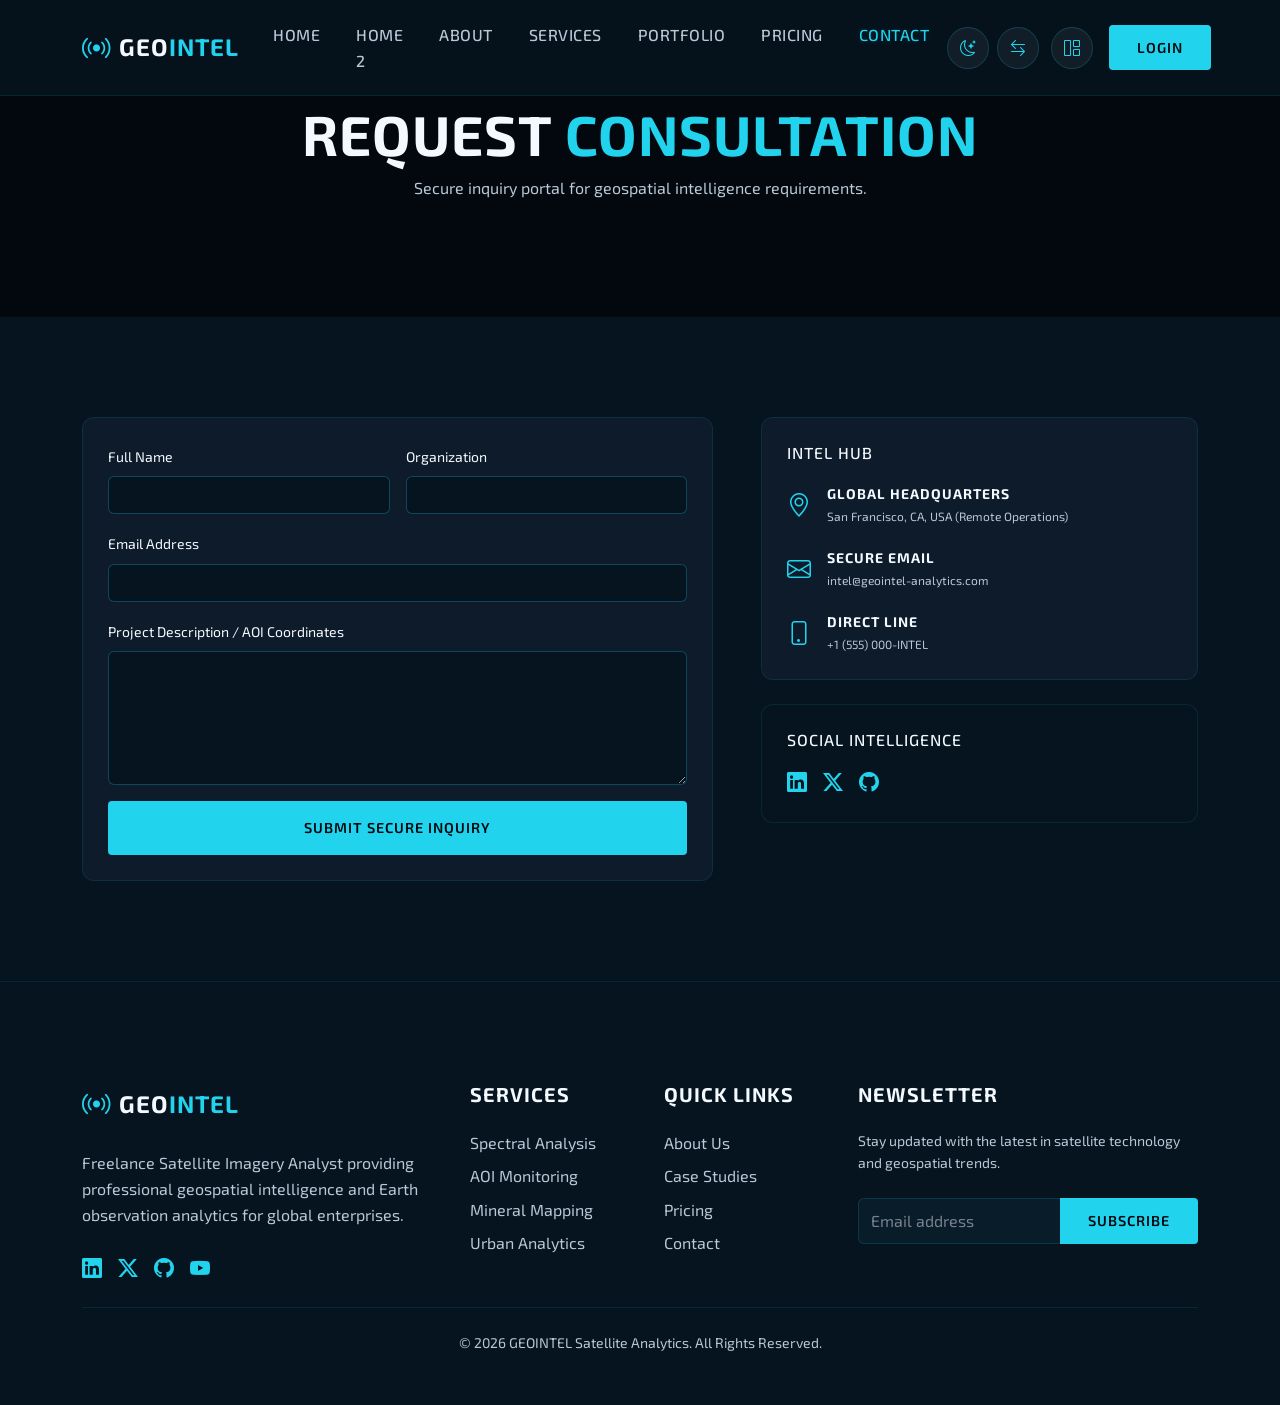
==== contact.html @ 8bc8aa40 "Finalize responsive UI, navigation fixes, and brand favicon integration" ====
<!DOCTYPE html>
<html lang="en">
<head>
    <meta charset="UTF-8">
    <meta name="viewport" content="width=device-width, initial-scale=1.0">
    <title>Contact | GEOINTEL Analytics</title>
    <link rel="icon" type="image/svg+xml" href="assets/images/favicon.svg">
    
    <!-- Bootstrap 5 -->
    <link href="https://cdn.jsdelivr.net/npm/bootstrap@5.3.0/dist/css/bootstrap.min.css" rel="stylesheet">
    <link rel="stylesheet" href="https://cdn.jsdelivr.net/npm/bootstrap-icons@1.11.0/font/bootstrap-icons.css">
    
    <!-- Fonts -->
    <link rel="preconnect" href="https://fonts.googleapis.com">
    <link rel="preconnect" href="https://fonts.gstatic.com" crossorigin>
    <link href="https://fonts.googleapis.com/css2?family=Exo+2:wght@300;400;600;700;800&display=swap" rel="stylesheet">
    
    <!-- Custom CSS -->
    <link rel="stylesheet" href="assets/css/style.css">
</head>
<body class="bg-primary grid-bg">

    <!-- Navigation -->
    <nav class="navbar navbar-expand-lg navbar-dark navbar-custom fixed-top">
        <div class="container">
            <a class="navbar-brand d-flex align-items-center" href="index.html">
                <i class="bi bi-broadcast text-info me-2 fs-3"></i>
                <span class="fw-bold">GEO<span class="text-info">INTEL</span></span>
            </a>
            <button class="navbar-toggler border-0" type="button" data-bs-toggle="collapse" data-bs-target="#navbarNav">
                <span class="navbar-toggler-icon"></span>
            </button>
            <div class="collapse navbar-collapse" id="navbarNav">
                <ul class="navbar-nav mx-auto">
                    <li class="nav-item"><a class="nav-link" href="index.html">Home</a></li>
                    <li class="nav-item"><a class="nav-link" href="home-2.html">Home 2</a></li>
                    <li class="nav-item"><a class="nav-link" href="about.html">About</a></li>
                    <li class="nav-item"><a class="nav-link" href="services.html">Services</a></li>
                    <li class="nav-item"><a class="nav-link" href="portfolio.html">Portfolio</a></li>
                    <li class="nav-item"><a class="nav-link" href="pricing.html">Pricing</a></li>
                    <li class="nav-item"><a class="nav-link active" href="contact.html">Contact</a></li>
                </ul>
                <div class="d-flex align-items-center gap-2 mt-3 mt-lg-0">
                    <button class="btn btn-icon-circle" id="themeToggle" title="Toggle Theme">
                        <i class="bi bi-moon-stars"></i>
                    </button>
                    <button class="btn btn-icon-circle" id="rtlToggle" title="Toggle RTL">
                        <i class="bi bi-arrow-left-right"></i>
                    </button>
                    <a href="dashboard.html" class="btn btn-icon-circle ms-1" title="Dashboard">
                        <i class="bi bi-grid-1x2"></i>
                    </a>
                    <a href="login.html" class="btn btn-geo ms-2">Login</a>
                </div>
            </div>
        </div>
    </nav>

    <!-- Header -->
    <header class="section-padding text-center">
        <div class="container">
            <h1 class="display-4 fw-bold">Request <span class="text-info">Consultation</span></h1>
            <p class="text-muted">Secure inquiry portal for geospatial intelligence requirements.</p>
        </div>
    </header>

    <section class="section-padding bg-secondary bg-opacity-30">
        <div class="container">
            <div class="row g-5">
                <div class="col-lg-7">
                    <div class="geo-card">
                        <form>
                            <div class="row g-3">
                                <div class="col-md-6">
                                    <label class="form-label small">Full Name</label>
                                    <input type="text" class="form-control bg-dark border-info border-opacity-25 text-white" required>
                                </div>
                                <div class="col-md-6">
                                    <label class="form-label small">Organization</label>
                                    <input type="text" class="form-control bg-dark border-info border-opacity-25 text-white">
                                </div>
                                <div class="col-md-12">
                                    <label class="form-label small">Email Address</label>
                                    <input type="email" class="form-control bg-dark border-info border-opacity-25 text-white" required>
                                </div>
                                <div class="col-md-12">
                                    <label class="form-label small">Project Description / AOI Coordinates</label>
                                    <textarea class="form-control bg-dark border-info border-opacity-25 text-white" rows="5" required></textarea>
                                </div>
                                <div class="col-md-12">
                                    <button type="submit" class="btn btn-geo w-100 py-3">Submit Secure Inquiry</button>
                                </div>
                            </div>
                        </form>
                    </div>
                </div>
                <div class="col-lg-5">
                    <div class="geo-card mb-4">
                        <h4 class="h6 mb-4">INTEL HUB</h4>
                        <div class="d-flex gap-3 mb-4">
                            <i class="bi bi-geo-alt text-info fs-4"></i>
                            <div>
                                <h5 class="small fw-bold mb-1">Global Headquarters</h5>
                                <p class="smaller text-muted mb-0">San Francisco, CA, USA (Remote Operations)</p>
                            </div>
                        </div>
                        <div class="d-flex gap-3 mb-4">
                            <i class="bi bi-envelope text-info fs-4"></i>
                            <div>
                                <h5 class="small fw-bold mb-1">Secure Email</h5>
                                <p class="smaller text-muted mb-0">intel@geointel-analytics.com</p>
                            </div>
                        </div>
                        <div class="d-flex gap-3">
                            <i class="bi bi-phone text-info fs-4"></i>
                            <div>
                                <h5 class="small fw-bold mb-1">Direct Line</h5>
                                <p class="smaller text-muted mb-0">+1 (555) 000-INTEL</p>
                            </div>
                        </div>
                    </div>
                    
                    <div class="geo-card bg-secondary">
                        <h4 class="h6 mb-3">SOCIAL INTELLIGENCE</h4>
                        <div class="d-flex gap-2">
                            <a href="#" class="text-info fs-5 hover-glow"><i class="bi bi-linkedin"></i></a>
                            <a href="#" class="text-info fs-5 hover-glow ms-2"><i class="bi bi-twitter-x"></i></a>
                            <a href="#" class="text-info fs-5 hover-glow ms-2"><i class="bi bi-github"></i></a>
                        </div>
                    </div>
                </div>
            </div>
        </div>
    </section>

    <!-- Footer -->
    <footer class="footer section-padding bg-dark border-top border-info border-opacity-10 position-relative overflow-hidden">
        <div class="grid-bg position-absolute top-0 start-0 w-100 h-100 opacity-10"></div>
        <div class="container position-relative z-3">
            <div class="row g-5">
                <div class="col-lg-4">
                    <a class="navbar-brand d-flex align-items-center mb-4" href="#">
                        <i class="bi bi-broadcast text-info me-2 fs-3"></i>
                        <span class="fw-bold text-white">GEO<span class="text-info">INTEL</span></span>
                    </a>
                    <p class="text-muted">Freelance Satellite Imagery Analyst providing professional geospatial intelligence and Earth observation analytics for global enterprises.</p>
                    <div class="d-flex gap-2 mt-4 justify-content-lg-start justify-content-center">
                        <a href="#" class="text-info fs-5 hover-glow"><i class="bi bi-linkedin"></i></a>
                        <a href="#" class="text-info fs-5 hover-glow ms-2"><i class="bi bi-twitter-x"></i></a>
                        <a href="#" class="text-info fs-5 hover-glow ms-2"><i class="bi bi-github"></i></a>
                        <a href="#" class="text-info fs-5 hover-glow ms-2"><i class="bi bi-youtube"></i></a>
                    </div>
                </div>
                <div class="col-md-4 col-lg-2">
                    <h5 class="mb-4">Services</h5>
                    <ul class="list-unstyled">
                        <li class="mb-2"><a href="services.html" class="text-muted text-decoration-none">Spectral Analysis</a></li>
                        <li class="mb-2"><a href="services.html" class="text-muted text-decoration-none">AOI Monitoring</a></li>
                        <li class="mb-2"><a href="services.html" class="text-muted text-decoration-none">Mineral Mapping</a></li>
                        <li class="mb-2"><a href="services.html" class="text-muted text-decoration-none">Urban Analytics</a></li>
                    </ul>
                </div>
                <div class="col-md-4 col-lg-2">
                    <h5 class="mb-4">Quick Links</h5>
                    <ul class="list-unstyled">
                        <li class="mb-2"><a href="about.html" class="text-muted text-decoration-none">About Us</a></li>
                        <li class="mb-2"><a href="portfolio.html" class="text-muted text-decoration-none">Case Studies</a></li>
                        <li class="mb-2"><a href="pricing.html" class="text-muted text-decoration-none">Pricing</a></li>
                        <li class="nav-item"><a href="contact.html" class="text-muted text-decoration-none">Contact</a></li>
                    </ul>
                </div>
                <div class="col-md-4 col-lg-4">
                    <h5 class="mb-4">Newsletter</h5>
                    <p class="text-muted small">Stay updated with the latest in satellite technology and geospatial trends.</p>
                    <form class="mt-4">
                        <div class="input-group">
                            <input type="email" class="form-control bg-secondary border-0 text-white" placeholder="Email address">
                            <button class="btn btn-geo" type="button">Subscribe</button>
                        </div>
                    </form>
                </div>
            </div>
            <div class="mt-4 pt-4 border-top border-info border-opacity-10 text-center">
                <p class="text-muted small mb-0">&copy; 2026 GEOINTEL Satellite Analytics. All Rights Reserved.</p>
            </div>
        </div>
    </footer>


<!-- Back to Top -->
    <button class="btn btn-icon-circle position-fixed bottom-0 end-0 m-4 z-3 d-none shadow-lg" id="backToTop" title="Back to Top">
        <i class="bi bi-arrow-up"></i>
    </button>

    <script src="https://cdn.jsdelivr.net/npm/bootstrap@5.3.0/dist/js/bootstrap.bundle.min.js"></script>
    <script src="assets/js/main.js"></script>
</body>
</html>
---- assets/css/style.css ----
/* 
    ==================================================
    DESIGN SYSTEM: SATELLITE INTELLIGENCE
    ==================================================
*/

:root {
    --bg-primary: #02080d;
    --bg-secondary: #06141f;
    --card-bg: #0d1b2a;
    --deep-teal: #0f766e;
    --aurora-cyan: #22d3ee;
    --satellite-lime: #84cc16;
    --atmospheric-blue: #38bdf8;
    --earth-sand: #c2a878;
    --text-primary: #f4f9ff;
    --text-muted: #b9c7d6;
    --success: #65a30d;
    --warning: #facc15;
    --danger: #ef4444;
    --grid-glow: rgba(34, 211, 238, 0.16);
    --font-heading: 'Exo 2', sans-serif;
    --font-body: 'Exo 2', sans-serif;
    --transition: all 0.3s cubic-bezier(0.4, 0, 0.2, 1);
}

body.light-mode {
    --bg-primary: #f4f9ff;
    --bg-secondary: #e2e8f0;
    --card-bg: #ffffff;
    --text-primary: #0d2233;
    --text-muted: #475569;
    --text-contrast: #06141f;
    --grid-glow: rgba(15, 118, 110, 0.1);
}

html, body {
    background-color: var(--bg-primary);
    color: var(--text-primary);
    font-family: var(--font-body);
    overflow-x: hidden;
    line-height: 1.6;
    min-height: 100vh;
    
    transition: background-color 0.4s ease, color 0.4s ease;
}

@media (max-width: 991px) {
    html, body {
        padding-top: 70px;
    }
}

section {
    background-color: var(--bg-primary);
}

/* Global Text Colors */
p, .lead {
    color: var(--text-muted);
}

.text-muted {
    color: var(--text-muted) !important;
}

.text-white {
    color: var(--text-contrast) !important;
}

footer a.text-muted {
    color: var(--text-muted) !important;
    transition: var(--transition);
}

footer a.text-muted:hover {
    color: var(--aurora-cyan) !important;
}

.smaller {
    font-size: 0.75rem;
}

.text-info {
    color: var(--aurora-cyan) !important;
}

.text-success {
    color: var(--satellite-lime) !important;
}

.text-warning {
    color: var(--warning) !important;
}

/* Theme-Aware Background & Text Overrides */
.bg-primary {
    background-color: var(--bg-primary) !important;
}

.bg-secondary {
    background-color: var(--bg-secondary) !important;
}

.bg-dark {
    background-color: var(--bg-secondary) !important; /* Standardize dark backgrounds to secondary theme color */
}

body.light-mode .bg-primary {
    background-color: var(--bg-primary) !important;
}

body.light-mode .bg-secondary {
    background-color: #f1f5f9 !important;
}

body.light-mode .bg-dark {
    background-color: #e2e8f0 !important;
}

body.light-mode .text-white {
    color: var(--text-contrast) !important;
}

body.light-mode .text-muted {
    color: var(--text-muted) !important;
}

body.light-mode .geo-card {
    background-color: var(--card-bg) !important;
    border-color: rgba(15, 118, 110, 0.1) !important;
    box-shadow: 0 4px 12px rgba(0,0,0,0.05) !important;
}

/* Neutralize opacity in light mode for large layout elements, but preserve for small tinted components */
body.light-mode .bg-opacity-50, 
body.light-mode .bg-opacity-30, 
body.light-mode .bg-opacity-10:not(.badge):not(.alert) {
    --bs-bg-opacity: 1 !important;
}

body.light-mode .badge.bg-opacity-10,
body.light-mode .alert.bg-opacity-10 {
    --bs-bg-opacity: 0.15 !important;
}

body.light-mode .text-info {
    color: #0284c7 !important;
}

body.light-mode .glass-panel {
    background: rgba(255, 255, 255, 0.9) !important;
    border-color: rgba(15, 118, 110, 0.2) !important;
}

body.light-mode .navbar-custom {
    background: rgba(244, 249, 255, 0.9);
    border-color: rgba(15, 118, 110, 0.1);
}

body.light-mode .dashboard-sidebar {
    background: #f8fafc;
    border-color: #e2e8f0;
}

body.light-mode .dashboard-nav-link {
    color: #64748b;
}

body.light-mode .dashboard-nav-link:hover, 
body.light-mode .dashboard-nav-link.active {
    background: #f1f5f9;
    color: var(--deep-teal);
}

body.light-mode .form-control {
    background-color: #ffffff !important;
    border-color: #cbd5e1 !important;
    color: #0f172a !important;
}

.form-control::placeholder {
    color: rgba(255, 255, 255, 0.45) !important;
}

body.light-mode .form-control::placeholder {
    color: rgba(0, 0, 0, 0.4) !important;
}

body.light-mode .form-control::placeholder {
    color: #94a3b8 !important;
}

body.light-mode .btn-geo {
    color: #ffffff;
}

body.light-mode .nav-link {
    color: #475569 !important;
}

body.light-mode .nav-link:hover, body.light-mode .nav-link.active {
    color: var(--deep-teal) !important;
}

body.light-mode .dropdown-menu {
    background-color: #ffffff !important;
    border-color: #e2e8f0 !important;
}

body.light-mode .dropdown-item {
    color: #475569 !important;
}

body.light-mode .dropdown-item:hover {
    background-color: #f1f5f9 !important;
    color: var(--deep-teal) !important;
}

/* Dashboard List Items & Tables */
body.light-mode .list-group-item {
    background-color: #ffffff !important;
    color: #475569 !important;
    border-color: #e2e8f0 !important;
}

body.light-mode .list-group-item-action:hover {
    background-color: #f8fafc !important;
}

body.light-mode .table {
    color: #0f172a !important;
    border-color: #e2e8f0 !important;
}

body.light-mode .table-dark {
    background-color: #ffffff !important;
}

body.light-mode .table thead th {
    background-color: #f8fafc !important;
    color: #0f172a !important;
}

/* Force Dark Bootstrap Components to Light Mode */
body.light-mode .navbar-dark .navbar-toggler-icon {
    filter: invert(1);
}

body.light-mode .dropdown-menu-dark {
    background-color: #ffffff !important;
    color: #0f172a !important;
    border-color: #e2e8f0 !important;
}

body.light-mode .dropdown-menu-dark .dropdown-item {
    color: #475569 !important;
}

body.light-mode .dropdown-menu-dark .dropdown-item:hover {
    background-color: #f1f5f9 !important;
    color: var(--deep-teal) !important;
}

body.light-mode .footer {
    background-color: #f8fafc !important;
    border-color: #e2e8f0 !important;
}

body.light-mode .hero-section {
    background-color: var(--bg-primary) !important;
}

h1, h2, h3, h4, h5, h6 {
    font-family: var(--font-heading);
    font-weight: 700;
    letter-spacing: 1px;
    text-transform: uppercase;
}

.navbar-brand {
    font-family: var(--font-heading);
    font-size: 1.5rem;
    letter-spacing: 1px;
    color: var(--text-contrast) !important;
    text-decoration: none;
}

body.light-mode .navbar-brand,
body.light-mode .navbar-brand span:not(.text-info) {
    color: #000000 !important;
}

/* ==================================================
   LAYOUT UTILITIES
   ================================================== */

.section-padding {
    padding: 100px 0;
    background-color: var(--bg-primary); /* Ensure sections inherit theme background */
}

footer.section-padding {
    padding-bottom: 50px;
}

@media (max-width: 768px) {
    .section-padding {
        padding: 60px 0;
    }
}

.glass-panel {
    background: rgba(19, 45, 70, 0.6);
    backdrop-filter: blur(12px);
    border: 1px solid rgba(34, 211, 238, 0.1);
    border-radius: 12px;
}

/* ==================================================
   ANIMATIONS
   ================================================== */

@keyframes radar-sweep {
    0% { transform: rotate(0deg); }
    100% { transform: rotate(360deg); }
}

.radar-glow {
    position: relative;
    overflow: hidden;
}

.radar-glow::after {
    content: '';
    position: absolute;
    top: -50%;
    left: -50%;
    width: 200%;
    height: 200%;
    background: conic-gradient(from 0deg, transparent, var(--grid-glow), transparent 30%);
    animation: radar-sweep 6s linear infinite;
    pointer-events: none;
}

.hover-glow:hover {
    color: var(--aurora-cyan) !important;
    text-decoration: underline !important;
}

/* Social Buttons */
.btn-social {
    background: rgba(255, 255, 255, 0.05);
    border: 1px solid rgba(255, 255, 255, 0.1);
    color: var(--text-primary);
    transition: var(--transition);
    display: flex;
    align-items: center;
    justify-content: center;
    gap: 10px;
    padding: 10px;
    border-radius: 8px;
    text-decoration: none !important;
    font-size: 0.9rem;
}

.btn-social:hover {
    background: rgba(255, 255, 255, 0.1);
    border-color: var(--aurora-cyan);
    color: var(--aurora-cyan);
}

body.light-mode .btn-social {
    background: #f1f5f9;
    border-color: #e2e8f0;
    color: #475569;
}

body.light-mode .btn-social:hover {
    background: #e2e8f0;
    border-color: var(--deep-teal);
    color: var(--deep-teal);
}

/* ==================================================
   COMPONENTS
   ================================================== */

/* Navbar */
.navbar-custom {
    background: rgba(6, 20, 31, 0.9) !important;
    backdrop-filter: blur(20px);
    border-bottom: 1px solid rgba(34, 211, 238, 0.1);
    padding: 12px 0;
    transition: var(--transition);
}

body.light-mode .navbar-custom {
    background: rgba(255, 255, 255, 0.95) !important;
    border-bottom: 1px solid rgba(71, 85, 105, 0.1);
}

.navbar-custom.scrolled {
    padding: 10px 0;
    background: var(--bg-primary);
    box-shadow: 0 4px 20px rgba(0,0,0,0.4);
}

.nav-link {
    color: var(--text-muted) !important;
    font-family: var(--font-heading);
    font-size: 1rem;
    font-weight: 500;
    padding: 10px 18px !important;
    transition: var(--transition);
    text-transform: uppercase;
    letter-spacing: 0.5px;
}

.nav-link:hover, .nav-link.active {
    color: var(--aurora-cyan) !important;
    text-shadow: 0 0 8px var(--grid-glow);
}

body.light-mode .nav-link:hover,
body.light-mode .nav-link.active {
    font-weight: 700 !important;
    color: #0ea5e9 !important;
}

/* Cards */
.geo-card {
    background: var(--card-bg);
    border: 1px solid rgba(34, 211, 238, 0.1);
    border-radius: 12px;
    padding: 25px;
    transition: var(--transition);
    position: relative;
    overflow: hidden;
}

.geo-card:hover {
    transform: translateY(-5px);
    border-color: var(--aurora-cyan);
    box-shadow: 0 10px 30px rgba(0,0,0,0.3), 0 0 15px var(--grid-glow);
}

/* Buttons */
.btn-geo {
    background: var(--aurora-cyan);
    color: var(--bg-primary);
    font-family: var(--font-heading);
    font-weight: 600;
    padding: 12px 28px;
    border-radius: 4px;
    border: none;
    transition: var(--transition);
    text-transform: uppercase;
    font-size: 0.9rem;
    letter-spacing: 1px;
}

.btn-geo:hover {
    background: var(--atmospheric-blue);
    color: white;
    box-shadow: 0 0 20px var(--grid-glow);
}

.btn-outline-geo {
    background: transparent;
    border: 1px solid var(--aurora-cyan);
    color: var(--aurora-cyan);
    font-family: var(--font-heading);
    padding: 12px 28px;
    border-radius: 4px;
    transition: var(--transition);
    text-transform: uppercase;
    font-size: 0.9rem;
}

.btn-outline-geo:hover {
    background: var(--aurora-cyan);
    color: var(--bg-primary);
}

/* Footer specific styles */
.footer .form-control {
    background: rgba(13, 34, 51, 0.6) !important;
    border: 1px solid rgba(34, 211, 238, 0.15) !important;
    color: white !important;
}

.footer .form-control::placeholder {
    color: rgba(185, 199, 214, 0.5);
}

.footer .form-control:focus {
    background: rgba(13, 34, 51, 0.9) !important;
    border-color: var(--aurora-cyan) !important;
    box-shadow: 0 0 15px var(--grid-glow);
}

body.light-mode .footer .form-control {
    background: #ffffff !important;
    border: 1px solid #e2e8f0 !important;
    color: #0f172a !important;
}

/* Navbar Utility Buttons */
.btn-icon-circle {
    width: 42px;
    height: 42px;
    border-radius: 50%;
    display: flex;
    align-items: center;
    justify-content: center;
    background: rgba(255, 255, 255, 0.05);
    border: 1px solid rgba(34, 211, 238, 0.2);
    color: var(--aurora-cyan);
    transition: var(--transition);
    padding: 0;
}

.btn-icon-circle:hover {
    background: rgba(34, 211, 238, 0.2);
    border-color: var(--aurora-cyan);
    color: #ffffff !important;
    transform: translateY(-2px);
    box-shadow: 0 0 15px rgba(34, 211, 238, 0.4);
}

body.light-mode .btn-icon-circle {
    background: #f1f5f9;
    border-color: #e2e8f0;
    color: var(--deep-teal);
}

body.light-mode .btn-icon-circle:hover {
    background: var(--aurora-cyan);
    border-color: var(--aurora-cyan);
    color: #000000 !important;
}

/* Dashboard Sidebar */
.dashboard-sidebar {
    width: 280px;
    background: var(--bg-secondary);
    border-right: 1px solid var(--grid-glow);
    height: 100vh;
    position: fixed;
    transition: var(--transition);
    z-index: 1100;
}

.dashboard-content {
    margin-left: 280px;
    padding: 40px;
    min-height: 100vh;
}

@media (max-width: 992px) {
    .dashboard-sidebar {
        transform: translateX(-100%);
    }
    .dashboard-sidebar.active {
        transform: translateX(0);
    }
    .dashboard-content {
        margin-left: 0;
        padding: 20px;
    }
}

/* Grid Background - Removed as requested */
.grid-bg {
    background: none !important;
}

/* Workflow Card System */
.workflow-card {
    position: relative;
    overflow: hidden;
    border-radius: 15px;
    background: var(--bg-secondary);
    border: 1px solid var(--grid-glow);
    transition: all 0.4s cubic-bezier(0.4, 0, 0.2, 1);
    box-shadow: 0 4px 20px rgba(0, 0, 0, 0.2);
}

.workflow-card:hover {
    transform: translateY(-10px);
    border-color: var(--aurora-cyan);
    box-shadow: 0 10px 30px rgba(34, 211, 238, 0.2);
}

.workflow-image-wrapper {
    position: relative;
    height: 180px;
    overflow: hidden;
}

.workflow-image-wrapper img {
    width: 100%;
    height: 100%;
    object-fit: cover;
    transition: transform 0.6s cubic-bezier(0.4, 0, 0.2, 1);
}

.workflow-card:hover .workflow-image-wrapper img {
    transform: scale(1.1);
}

.workflow-step {
    position: absolute;
    top: 15px;
    right: 15px;
    width: 35px;
    height: 35px;
    background: var(--aurora-cyan);
    color: var(--bg-primary);
    border-radius: 50%;
    display: flex;
    align-items: center;
    justify-content: center;
    font-weight: 700;
    font-size: 0.85rem;
    z-index: 10;
    box-shadow: 0 0 15px var(--grid-glow);
}

.workflow-content {
    padding: 20px 25px 25px;
}

body.light-mode .workflow-card {
    background: #ffffff;
    border-color: rgba(0,0,0,0.05);
    box-shadow: 0 4px 15px rgba(0,0,0,0.05);
}

body.light-mode .workflow-card:hover {
    border-color: var(--aurora-cyan);
    box-shadow: 0 10px 30px rgba(34, 211, 238, 0.1);
}

body.light-mode .workflow-step {
    background: #0891b2;
    color: #ffffff;
}

/* Constellation Section System */
.constellation-section {
    position: relative;
    overflow: hidden;
    padding: 100px 0;
    background: linear-gradient(180deg, var(--bg-primary) 0%, #0b1a26 100%);
}

body.light-mode .constellation-section {
    background: #f8fafc;
}

.scan-box {
    position: relative;
    border-radius: 24px;
    overflow: hidden;
    border: 1px solid var(--grid-glow);
    box-shadow: 0 20px 50px rgba(0,0,0,0.3);
}

.scan-box::after {
    content: '';
    position: absolute;
    top: 0;
    left: 0;
    width: 100%;
    height: 4px;
    background: var(--aurora-cyan);
    box-shadow: 0 0 20px var(--aurora-cyan);
    animation: scanLine 4s ease-in-out infinite;
    z-index: 2;
}

@keyframes scanLine {
    0% { top: 0; opacity: 0; }
    5% { opacity: 1; }
    95% { opacity: 1; }
    100% { top: 100%; opacity: 0; }
}

.stat-card {
    background: rgba(34, 211, 238, 0.05);
    border: 1px solid rgba(34, 211, 238, 0.1);
    border-radius: 16px;
    padding: 20px;
    transition: all 0.3s ease;
}

.stat-card:hover {
    background: rgba(34, 211, 238, 0.08);
    transform: translateX(10px);
}

body.light-mode .stat-card {
    background: #ffffff;
    border-color: #e2e8f0;
    box-shadow: 0 4px 12px rgba(0,0,0,0.05);
}

.stat-pulse {
    width: 10px;
    height: 10px;
    background: var(--aurora-cyan);
    border-radius: 50%;
    position: relative;
}

.stat-pulse::before {
    content: '';
    position: absolute;
    top: -5px;
    left: -5px;
    right: -5px;
    bottom: -5px;
    border: 2px solid var(--aurora-cyan);
    border-radius: 50%;
    animation: pulseRing 1.5s ease-out infinite;
}

@keyframes pulseRing {
    0% { transform: scale(0.5); opacity: 0; }
    50% { opacity: 0.5; }
    100% { transform: scale(1.5); opacity: 0; }
}

/* About Page Unique Sections */
.pipeline-container {
    position: relative;
    padding-left: 50px;
    border-left: 2px dashed rgba(34, 211, 238, 0.2);
}

.pipeline-step {
    position: relative;
    padding-bottom: 40px;
}

.pipeline-step::before {
    content: '';
    position: absolute;
    left: -61px;
    top: 0;
    width: 20px;
    height: 20px;
    background: var(--bg-primary);
    border: 3px solid var(--aurora-cyan);
    border-radius: 50%;
    z-index: 2;
    box-shadow: 0 0 15px var(--grid-glow);
}

body.light-mode .pipeline-step::before {
    background: #ffffff;
}

.footprint-container {
    perspective: 1000px;
}

.footprint-map-frame {
    transform: rotateY(-15deg) rotateX(5deg);
    transition: all 0.6s cubic-bezier(0.4, 0, 0.2, 1);
    box-shadow: -20px 20px 50px rgba(0,0,0,0.5);
    background: #000;
}

.footprint-map-frame:hover {
    transform: rotateY(0deg) rotateX(0deg);
    box-shadow: 0 10px 30px rgba(34, 211, 238, 0.2);
}

.hotspot {
    position: absolute;
    width: 12px;
    height: 12px;
    background: var(--aurora-cyan);
    border-radius: 50%;
    animation: hotspotPulse 2s infinite;
    z-index: 5;
}


/* ==================================================
   RESPONSIVE ALIGNMENT FIXES
   ================================================== */

@media (max-width: 991px) {
    section, .section-padding {
        text-align: center !important;
    }

    /* Global Centering Rule (Targeted) */
    .d-flex:not(.navbar-nav):not(.dashboard-header-fixed *):not(.sidebar-brand *):not(li) {
        justify-content: center !important;
    }

    /* EXEMPTIONS FROM GLOBAL CENTERING - MUST COME AFTER GLOBAL RULE */
    .navbar-collapse .d-flex, 
    .dashboard-header-fixed > .d-flex,
    .sidebar-brand.d-flex {
        justify-content: space-between !important;
        text-align: inherit !important;
    }

    .dashboard-header-fixed .d-flex .d-flex {
        justify-content: flex-start !important;
        width: auto !important;
    }

    /* Ensure utility icons in collapsed menu are centered but not distorted */
    .navbar-collapse .d-flex.align-items-center.gap-2 {
        justify-content: center !important;
        width: 100%;
        margin-top: 1rem;
    }

    /* Prevent icon squashing */
    .btn-icon-circle {
        flex-shrink: 0 !important;
        aspect-ratio: 1/1 !important;
    }

    /* Center Headings and Lead Text */
    h1, h2, h3, h4, h5, h6, .lead, p {
        margin-left: auto !important;
        margin-right: auto !important;
    }

    /* Center Buttons and Badges */
    .btn, .badge {
        margin-left: auto !important;
        margin-right: auto !important;
        display: inline-flex !important;
        width: fit-content !important;
    }

    /* Center Lists while maintaining icon alignment */
    ul.list-unstyled:not(.navbar-nav), .pipeline-container, .faq-accordion {
        display: inline-block !important;
        text-align: left !important;
        margin: 0 auto !important;
        width: auto !important;
        max-width: 100% !important;
    }

    ul.list-unstyled:not(.navbar-nav) li {
        justify-content: flex-start !important;
        text-align: left !important;
        display: flex !important;
        align-items: center !important;
    }

    /* Image Centering */
    .img-fluid, .footprint-map-frame, .hero-visual, .geo-card {
        margin-left: auto !important;
        margin-right: auto !important;
    }

    .row.g-5 > div {
        margin-bottom: 2rem;
    }

    /* Fix for tick lists */
    .bi-check-circle-fill, .bi-check-lg {
        margin-right: 0.75rem !important;
    }

    .d-flex.align-items-start {
        text-align: left !important;
        max-width: 450px;
        margin-left: auto !important;
        margin-right: auto !important;
    }

    /* Hero alignment overrides */
    .hero-section {
        text-align: center !important;
    }
}
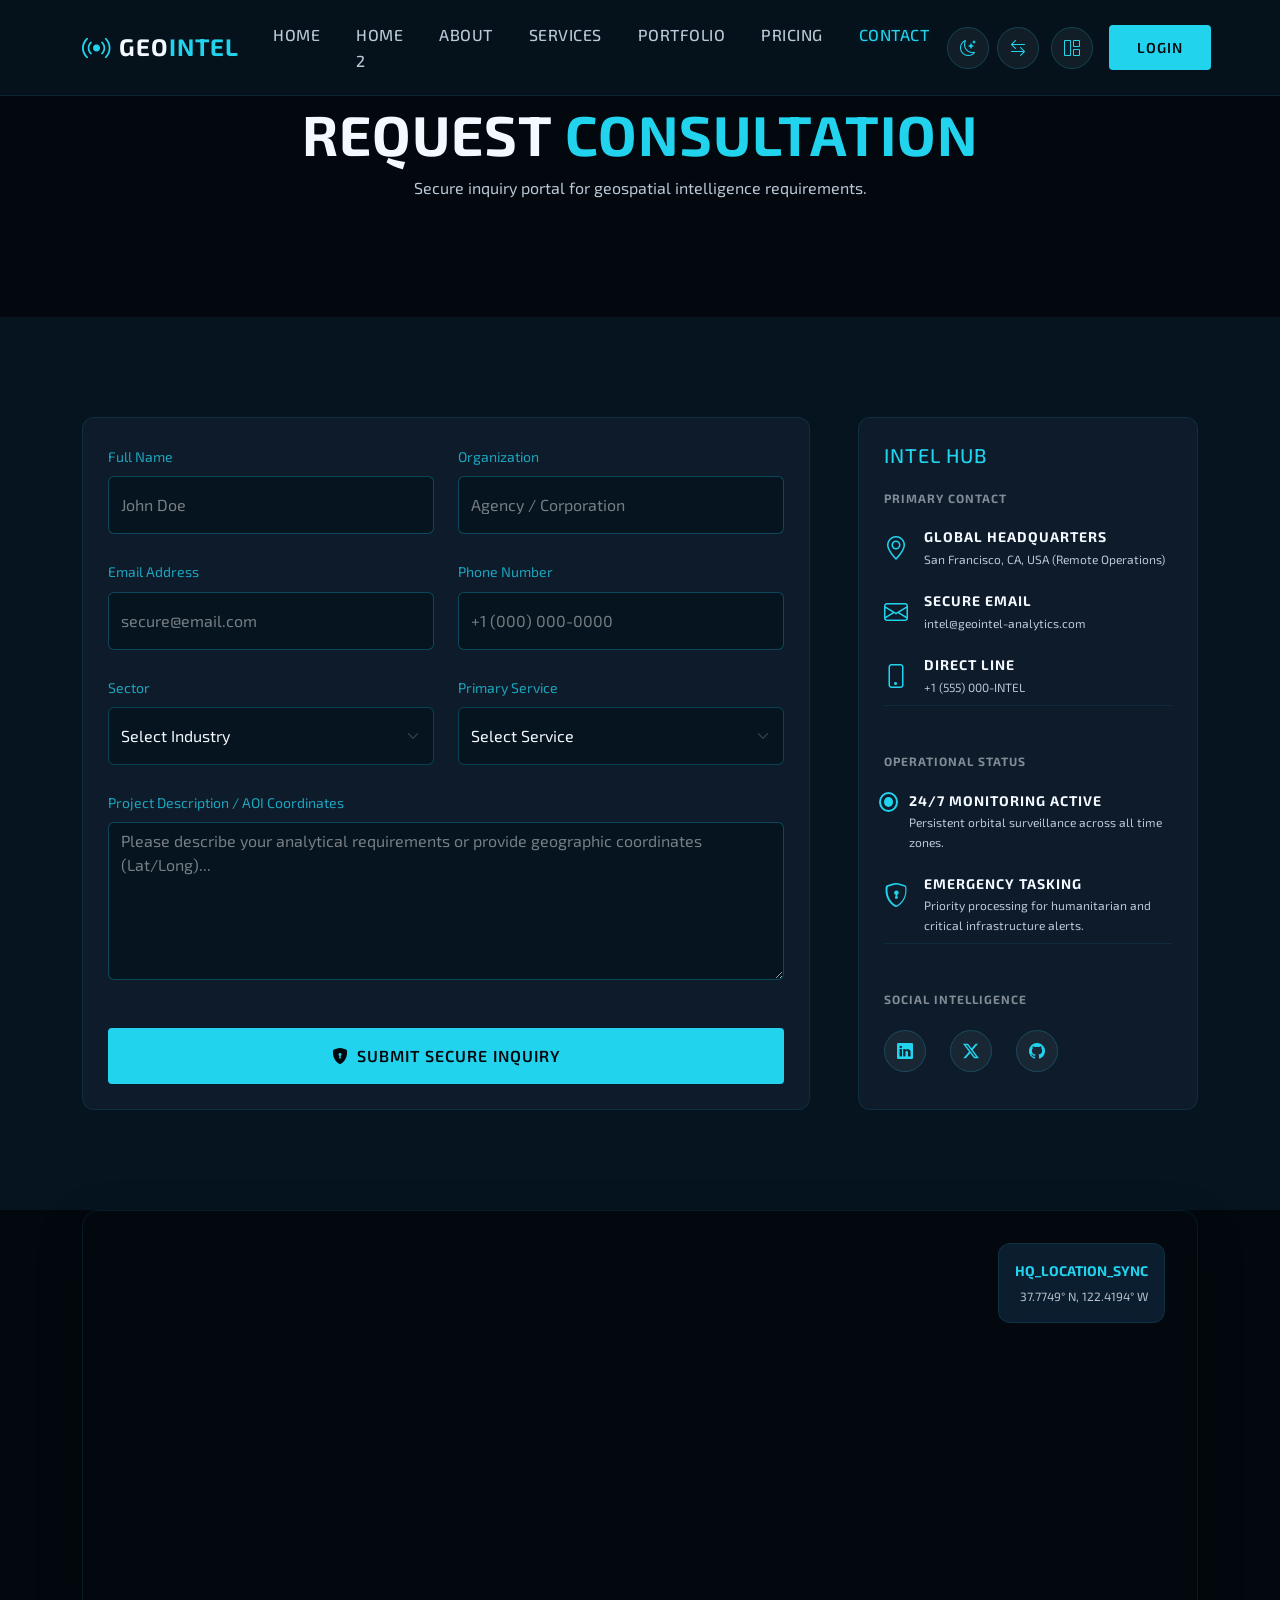
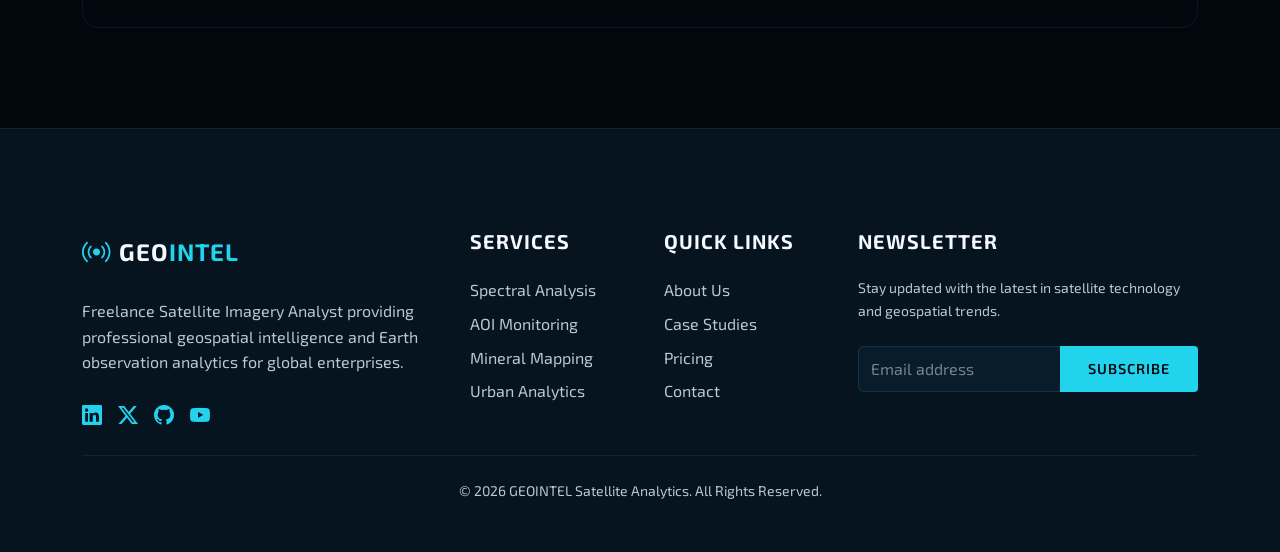
==== commit e3e7996e: "2nd commit" ====
--- a/contact.html
+++ b/contact.html
@@ -67,66 +67,143 @@
     <section class="section-padding bg-secondary bg-opacity-30">
         <div class="container">
             <div class="row g-5">
-                <div class="col-lg-7">
-                    <div class="geo-card">
-                        <form>
-                            <div class="row g-3">
-                                <div class="col-md-6">
-                                    <label class="form-label small">Full Name</label>
-                                    <input type="text" class="form-control bg-dark border-info border-opacity-25 text-white" required>
-                                </div>
-                                <div class="col-md-6">
-                                    <label class="form-label small">Organization</label>
-                                    <input type="text" class="form-control bg-dark border-info border-opacity-25 text-white">
+                <div class="col-lg-8">
+                    <div class="geo-card h-100">
+                        <form class="h-100 d-flex flex-column justify-content-between">
+                            <div class="row g-4">
+                                <div class="col-md-6">
+                                    <label class="form-label small text-info opacity-75">Full Name</label>
+                                    <input type="text" class="form-control bg-dark border-info border-opacity-25 text-white py-3" placeholder="John Doe" required>
+                                </div>
+                                <div class="col-md-6">
+                                    <label class="form-label small text-info opacity-75">Organization</label>
+                                    <input type="text" class="form-control bg-dark border-info border-opacity-25 text-white py-3" placeholder="Agency / Corporation">
+                                </div>
+                                <div class="col-md-6">
+                                    <label class="form-label small text-info opacity-75">Email Address</label>
+                                    <input type="email" class="form-control bg-dark border-info border-opacity-25 text-white py-3" placeholder="secure@email.com" required>
+                                </div>
+                                <div class="col-md-6">
+                                    <label class="form-label small text-info opacity-75">Phone Number</label>
+                                    <input type="tel" class="form-control bg-dark border-info border-opacity-25 text-white py-3" placeholder="+1 (000) 000-0000">
+                                </div>
+                                <div class="col-md-6">
+                                    <label class="form-label small text-info opacity-75">Sector</label>
+                                    <select class="form-select bg-dark border-info border-opacity-25 text-white py-3">
+                                        <option selected disabled>Select Industry</option>
+                                        <option>Defense & Intelligence</option>
+                                        <option>Precision Agriculture</option>
+                                        <option>Environmental Monitoring</option>
+                                        <option>Urban Planning</option>
+                                        <option>Disaster Response</option>
+                                    </select>
+                                </div>
+                                <div class="col-md-6">
+                                    <label class="form-label small text-info opacity-75">Primary Service</label>
+                                    <select class="form-select bg-dark border-info border-opacity-25 text-white py-3">
+                                        <option selected disabled>Select Service</option>
+                                        <option>Spectral Analysis</option>
+                                        <option>Change Detection</option>
+                                        <option>AOI Monitoring</option>
+                                        <option>Temporal Intelligence</option>
+                                    </select>
                                 </div>
                                 <div class="col-md-12">
-                                    <label class="form-label small">Email Address</label>
-                                    <input type="email" class="form-control bg-dark border-info border-opacity-25 text-white" required>
-                                </div>
-                                <div class="col-md-12">
-                                    <label class="form-label small">Project Description / AOI Coordinates</label>
-                                    <textarea class="form-control bg-dark border-info border-opacity-25 text-white" rows="5" required></textarea>
-                                </div>
-                                <div class="col-md-12">
-                                    <button type="submit" class="btn btn-geo w-100 py-3">Submit Secure Inquiry</button>
-                                </div>
+                                    <label class="form-label small text-info opacity-75">Project Description / AOI Coordinates</label>
+                                    <textarea class="form-control bg-dark border-info border-opacity-25 text-white" rows="6" placeholder="Please describe your analytical requirements or provide geographic coordinates (Lat/Long)..." required></textarea>
+                                </div>
+                            </div>
+                            <div class="mt-5">
+                                <button type="submit" class="btn btn-geo w-100 py-3 fs-6">
+                                    <i class="bi bi-shield-lock-fill me-2"></i>SUBMIT SECURE INQUIRY
+                                </button>
                             </div>
                         </form>
                     </div>
                 </div>
-                <div class="col-lg-5">
-                    <div class="geo-card mb-4">
-                        <h4 class="h6 mb-4">INTEL HUB</h4>
-                        <div class="d-flex gap-3 mb-4">
-                            <i class="bi bi-geo-alt text-info fs-4"></i>
-                            <div>
-                                <h5 class="small fw-bold mb-1">Global Headquarters</h5>
-                                <p class="smaller text-muted mb-0">San Francisco, CA, USA (Remote Operations)</p>
-                            </div>
-                        </div>
-                        <div class="d-flex gap-3 mb-4">
-                            <i class="bi bi-envelope text-info fs-4"></i>
-                            <div>
-                                <h5 class="small fw-bold mb-1">Secure Email</h5>
-                                <p class="smaller text-muted mb-0">intel@geointel-analytics.com</p>
-                            </div>
-                        </div>
-                        <div class="d-flex gap-3">
-                            <i class="bi bi-phone text-info fs-4"></i>
-                            <div>
-                                <h5 class="small fw-bold mb-1">Direct Line</h5>
-                                <p class="smaller text-muted mb-0">+1 (555) 000-INTEL</p>
-                            </div>
-                        </div>
-                    </div>
-                    
-                    <div class="geo-card bg-secondary">
-                        <h4 class="h6 mb-3">SOCIAL INTELLIGENCE</h4>
-                        <div class="d-flex gap-2">
-                            <a href="#" class="text-info fs-5 hover-glow"><i class="bi bi-linkedin"></i></a>
-                            <a href="#" class="text-info fs-5 hover-glow ms-2"><i class="bi bi-twitter-x"></i></a>
-                            <a href="#" class="text-info fs-5 hover-glow ms-2"><i class="bi bi-github"></i></a>
-                        </div>
+                <div class="col-lg-4">
+                    <div class="geo-card h-100 text-center text-lg-start">
+                        <h4 class="h5 mb-4 text-info">INTEL HUB</h4>
+                        
+                        <div class="mb-5 pb-2 border-bottom border-info border-opacity-10">
+                            <h6 class="smaller text-white text-uppercase tracking-widest opacity-50 mb-4">Primary Contact</h6>
+                            <div class="d-flex flex-column align-items-center flex-lg-row align-items-lg-start gap-3 mb-4">
+                                <i class="bi bi-geo-alt text-info fs-4"></i>
+                                <div>
+                                    <h5 class="small fw-bold mb-1">Global Headquarters</h5>
+                                    <p class="smaller text-muted mb-0">San Francisco, CA, USA (Remote Operations)</p>
+                                </div>
+                            </div>
+                            <div class="d-flex flex-column align-items-center flex-lg-row align-items-lg-start gap-3 mb-4">
+                                <i class="bi bi-envelope text-info fs-4"></i>
+                                <div>
+                                    <h5 class="small fw-bold mb-1">Secure Email</h5>
+                                    <p class="smaller text-muted mb-0">intel@geointel-analytics.com</p>
+                                </div>
+                            </div>
+                            <div class="d-flex flex-column align-items-center flex-lg-row align-items-lg-start gap-3">
+                                <i class="bi bi-phone text-info fs-4"></i>
+                                <div>
+                                    <h5 class="small fw-bold mb-1">Direct Line</h5>
+                                    <p class="smaller text-muted mb-0">+1 (555) 000-INTEL</p>
+                                </div>
+                            </div>
+                        </div>
+
+                        <div class="mb-5 pb-2 border-bottom border-info border-opacity-10">
+                            <h6 class="smaller text-white text-uppercase tracking-widest opacity-50 mb-4">Operational Status</h6>
+                            <div class="d-flex flex-column align-items-center flex-lg-row align-items-lg-start gap-3 mb-4">
+                                <div class="stat-pulse mt-1"></div>
+                                <div>
+                                    <h5 class="small fw-bold mb-1">24/7 Monitoring Active</h5>
+                                    <p class="smaller text-muted mb-0">Persistent orbital surveillance across all time zones.</p>
+                                </div>
+                            </div>
+                            <div class="d-flex flex-column align-items-center flex-lg-row align-items-lg-start gap-3">
+                                <i class="bi bi-shield-lock text-info fs-4"></i>
+                                <div>
+                                    <h5 class="small fw-bold mb-1">Emergency Tasking</h5>
+                                    <p class="smaller text-muted mb-0">Priority processing for humanitarian and critical infrastructure alerts.</p>
+                                </div>
+                            </div>
+                        </div>
+
+                        <div>
+                            <h6 class="smaller text-white text-uppercase tracking-widest opacity-50 mb-4">Social Intelligence</h6>
+                            <div class="d-flex justify-content-center justify-content-lg-start gap-4">
+                                <a href="#" class="btn btn-icon-circle" title="LinkedIn">
+                                    <i class="bi bi-linkedin"></i>
+                                </a>
+                                <a href="#" class="btn btn-icon-circle" title="Twitter">
+                                    <i class="bi bi-twitter-x"></i>
+                                </a>
+                                <a href="#" class="btn btn-icon-circle" title="GitHub">
+                                    <i class="bi bi-github"></i>
+                                </a>
+                            </div>
+                        </div>
+                    </div>
+                </div>
+            </div>
+        </div>
+    </section>
+    
+    <!-- Map Section -->
+    <section class="section-padding pt-0">
+        <div class="container">
+            <div class="overflow-hidden border border-info border-opacity-10 shadow-lg rounded-4 bg-transparent p-2">
+                <div class="rounded-3 overflow-hidden position-relative" style="height: 400px;">
+                    <iframe 
+                        src="https://www.google.com/maps/embed?pb=!1m18!1m12!1m3!1d3153.835453051416!2d-122.41941548468248!3d37.77492957975922!2m3!1f0!2f0!3f0!3m2!1i1024!2i768!4f13.1!3m3!1m2!1s0x8085809c6c8f4459%3A0xb10ed6d9b5050c62!2sSan%20Francisco%2C%20CA%2C%20USA!5e0!3m2!1sen!2sus!4v1700000000000!5m2!1sen!2sus" 
+                        width="100%" 
+                        height="100%" 
+                        style="border:0; filter: invert(90%) hue-rotate(180deg) grayscale(30%) brightness(0.9) contrast(1.2);" 
+                        allowfullscreen="" 
+                        loading="lazy">
+                    </iframe>
+                    <div class="position-absolute top-0 end-0 m-4 glass-panel p-3">
+                        <div class="small text-info fw-bold mb-1 text-end">HQ_LOCATION_SYNC</div>
+                        <div class="smaller text-white opacity-75 text-end">37.7749° N, 122.4194° W</div>
                     </div>
                 </div>
             </div>
--- a/assets/css/style.css
+++ b/assets/css/style.css
@@ -445,6 +445,31 @@
     box-shadow: 0 10px 30px rgba(0,0,0,0.3), 0 0 15px var(--grid-glow);
 }
 
+.service-card-img {
+    height: 220px;
+    width: 100%;
+    object-fit: cover;
+}
+
+/* Accordion Visibility Fixes */
+.accordion-button {
+    color: white !important;
+    background-color: transparent !important;
+}
+
+.accordion-button:not(.collapsed) {
+    color: var(--aurora-cyan) !important;
+    box-shadow: none !important;
+}
+
+.accordion-button::after {
+    filter: invert(1) brightness(2);
+}
+
+.accordion-item {
+    background-color: transparent !important;
+}
+
 /* Buttons */
 .btn-geo {
     background: var(--aurora-cyan);
@@ -887,3 +912,108 @@
         text-align: center !important;
     }
 }
+
+/* Floating Data Cards */
+.floating-data {
+    position: absolute;
+    z-index: 10;
+    min-width: 140px;
+    transition: var(--transition);
+}
+
+.floating-data-top {
+    top: 0;
+    left: 0;
+    transform: translate(-20%, -20%);
+}
+
+.floating-data-bottom {
+    bottom: 0;
+    right: 0;
+    transform: translate(20%, 20%);
+}
+
+@media (max-width: 767px) {
+    .floating-data-top {
+        transform: translate(0, -10%);
+        left: 10px;
+    }
+    
+    .floating-data-bottom {
+        transform: translate(0, 10%);
+        right: 10px;
+    }
+}
+
+@media (max-width: 480px) {
+    .floating-data {
+        min-width: 120px;
+        padding: 0.5rem !important;
+    }
+    
+    .floating-data-top {
+        top: -10px;
+        left: 0;
+    }
+    
+    .floating-data-bottom {
+        bottom: -10px;
+        right: 0;
+    }
+}
+
+/* Navbar Collapse Override for 1024px (iPad Pro) */
+@media (max-width: 1024px) {
+    .navbar-expand-lg .navbar-toggler {
+        display: flex !important;
+        align-items: center;
+        justify-content: center;
+    }
+    .navbar-expand-lg .navbar-collapse {
+        display: none !important;
+    }
+    .navbar-expand-lg .navbar-collapse.show {
+        display: flex !important;
+        flex-direction: column !important;
+        align-items: center !important;
+        justify-content: center !important;
+        flex-basis: 100%;
+        width: 100% !important;
+        text-align: center !important;
+    }
+    .navbar-expand-lg .navbar-nav {
+        flex-direction: column !important;
+        align-items: center !important;
+        text-align: center !important;
+        padding: 1.5rem 0 0 0 !important;
+        margin: 0 !important;
+        width: 100% !important;
+    }
+    .navbar-expand-lg .navbar-nav .nav-item {
+        width: 100% !important;
+    }
+    .navbar-expand-lg .navbar-collapse > .d-flex {
+        display: flex !important;
+        flex-direction: row !important;
+        justify-content: center !important;
+        align-items: center !important;
+        padding: 1.5rem 0 !important;
+        margin: 0 !important;
+        gap: 12px !important;
+        width: 100% !important;
+    }
+    .navbar-expand-lg .navbar-collapse .btn-icon-circle {
+        margin: 0 !important;
+        flex: 0 0 auto !important;
+    }
+    .navbar-expand-lg .navbar-collapse .btn-geo {
+        margin-left: 0 !important;
+        flex: 0 0 auto !important;
+    }
+    .navbar-expand-lg .container {
+        display: flex !important;
+        flex-wrap: wrap !important;
+        align-items: center !important;
+        justify-content: space-between !important;
+    }
+}
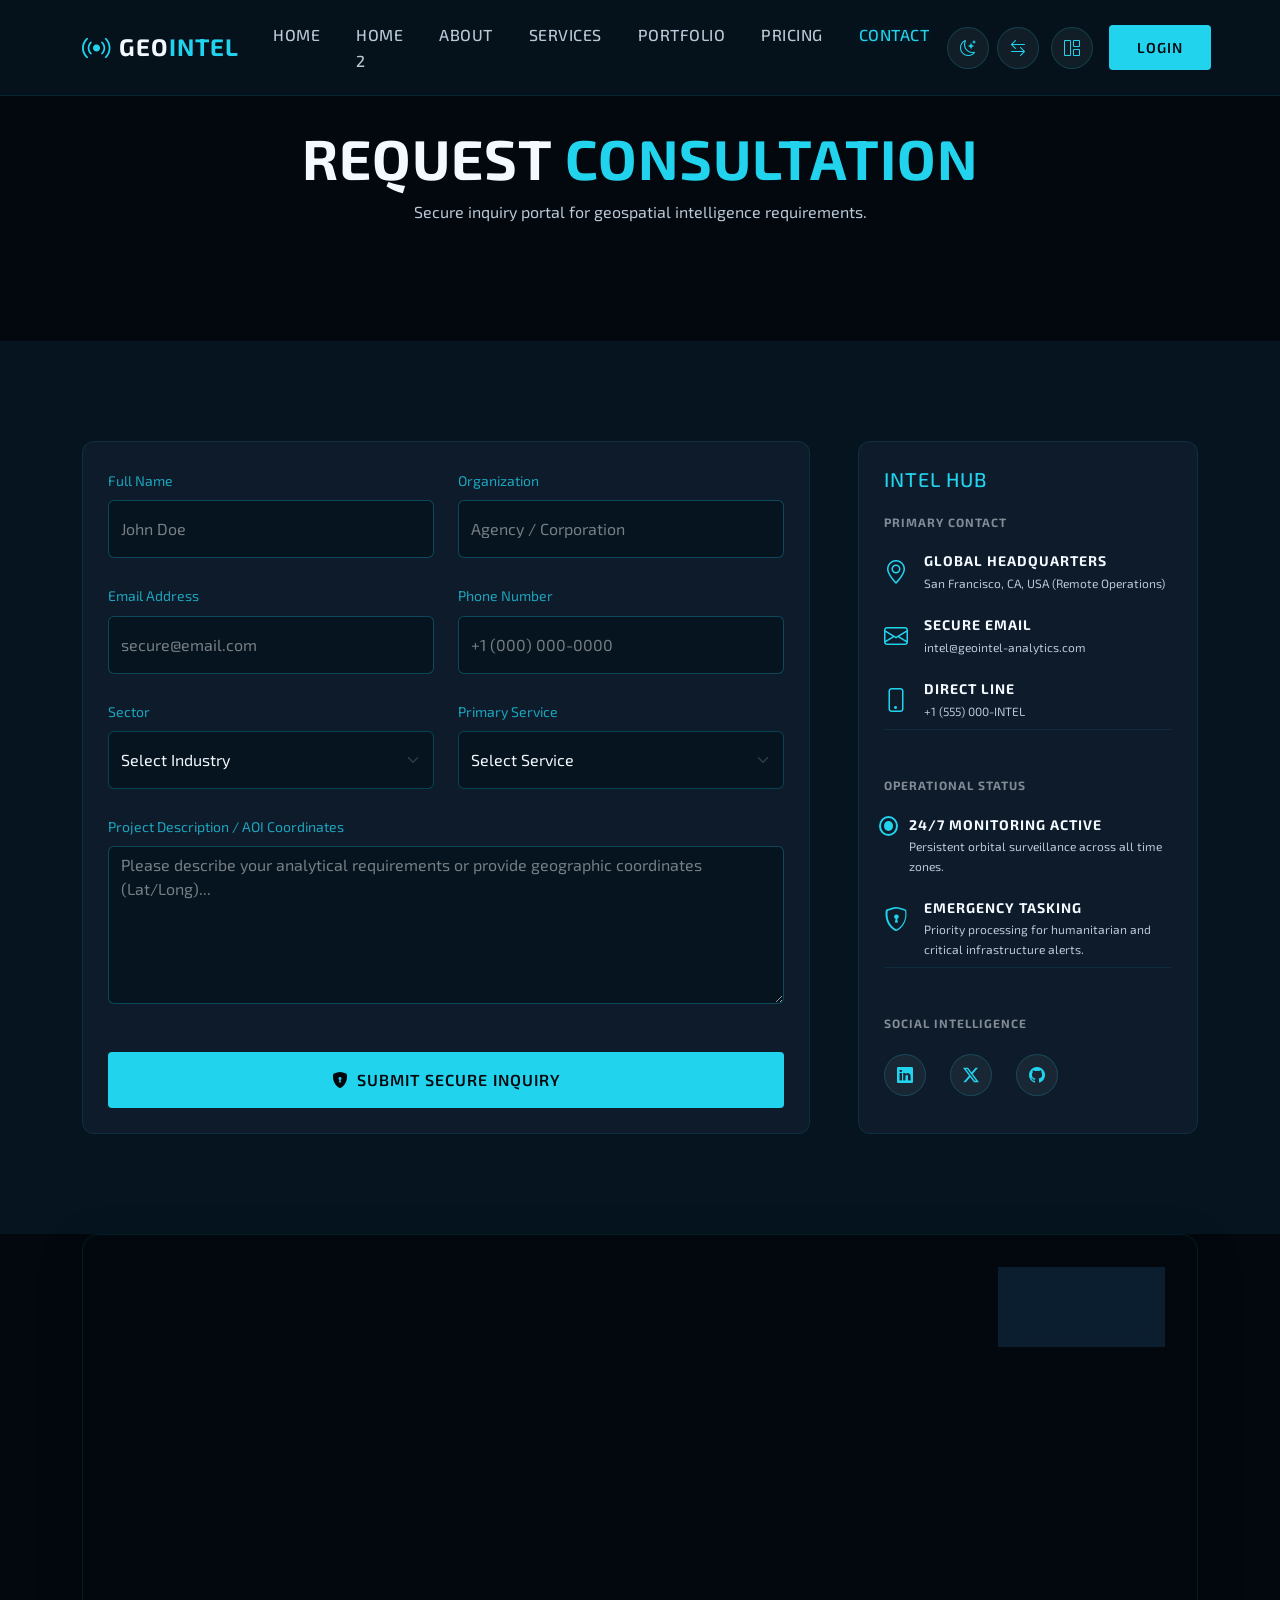
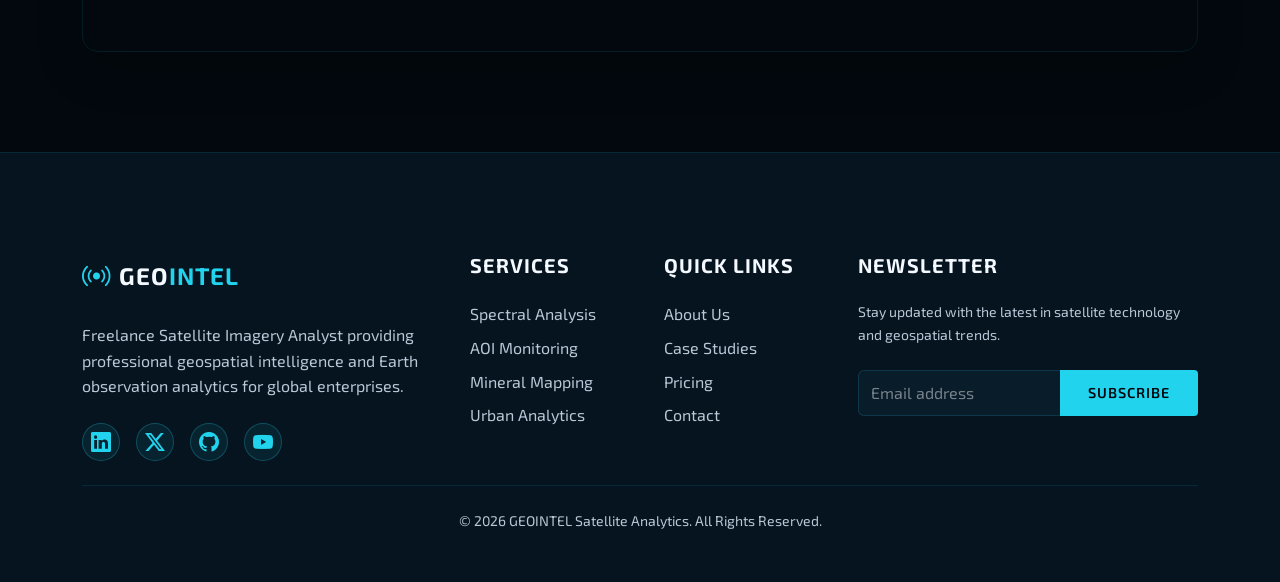
==== commit 26d75570: "4th commit" ====
--- a/contact.html
+++ b/contact.html
@@ -59,7 +59,7 @@
     <!-- Header -->
     <header class="section-padding text-center">
         <div class="container">
-            <h1 class="display-4 fw-bold">Request <span class="text-info">Consultation</span></h1>
+            <h1 class="display-4 fw-bold mt-lg-4">Request <span class="text-info">Consultation</span></h1>
             <p class="text-muted">Secure inquiry portal for geospatial intelligence requirements.</p>
         </div>
     </header>
--- a/assets/css/style.css
+++ b/assets/css/style.css
@@ -45,9 +45,9 @@
     transition: background-color 0.4s ease, color 0.4s ease;
 }
 
-@media (max-width: 991px) {
+@media (max-width: 1024px) {
     html, body {
-        padding-top: 70px;
+        padding-top: 30px !important;
     }
 }
 
@@ -346,6 +346,32 @@
 .hover-glow:hover {
     color: var(--aurora-cyan) !important;
     text-decoration: underline !important;
+}
+
+/* Footer Social Icon Highlight */
+.footer a.hover-glow {
+    display: inline-flex;
+    align-items: center;
+    justify-content: center;
+    width: 38px;
+    height: 38px;
+    border-radius: 50%;
+    border: 1px solid rgba(34, 211, 238, 0.25);
+    background: rgba(34, 211, 238, 0.08);
+    transition: var(--transition);
+}
+
+.footer a.hover-glow:hover {
+    color: var(--bg-secondary) !important;
+    background: var(--aurora-cyan);
+    border-color: var(--aurora-cyan);
+    text-decoration: none !important;
+    box-shadow: 0 0 0 4px rgba(34, 211, 238, 0.2);
+    transform: translateY(-2px);
+}
+
+body.light-mode .footer a.hover-glow:hover {
+    color: #ffffff !important;
 }
 
 /* Social Buttons */
@@ -849,6 +875,14 @@
         margin-top: 1rem;
     }
 
+    /* Prevent global .btn auto margins from breaking centered navbar action row */
+    .navbar-collapse .btn,
+    .navbar-collapse .badge {
+        margin-left: 0 !important;
+        margin-right: 0 !important;
+        width: auto !important;
+    }
+
     /* Prevent icon squashing */
     .btn-icon-circle {
         flex-shrink: 0 !important;
@@ -911,6 +945,30 @@
     .hero-section {
         text-align: center !important;
     }
+
+
+
+    body.auth-page .geo-card .auth-options-row.d-flex {
+        justify-content: space-between !important;
+        align-items: center !important;
+        gap: 0.5rem !important;
+        flex-wrap: nowrap !important;
+        width: 100% !important;
+    }
+    body.auth-page .geo-card .auth-options-row .form-check {
+        margin-bottom: 0 !important;
+    }
+    body.auth-page .geo-card .auth-options-row a {
+        text-align: right !important;
+        flex-shrink: 0;
+    }
+    body.auth-page .auth-submit-btn.btn {
+        width: 100% !important;
+        display: flex !important;
+        justify-content: center !important;
+        margin-left: 0 !important;
+        margin-right: 0 !important;
+    }
 }
 
 /* Floating Data Cards */
@@ -942,6 +1000,8 @@
     .floating-data-bottom {
         transform: translate(0, 10%);
         right: 10px;
+    }
+
     }
 }
 
@@ -1007,7 +1067,7 @@
         flex: 0 0 auto !important;
     }
     .navbar-expand-lg .navbar-collapse .btn-geo {
-        margin-left: 0 !important;
+        margin: 0 !important;
         flex: 0 0 auto !important;
     }
     .navbar-expand-lg .container {
